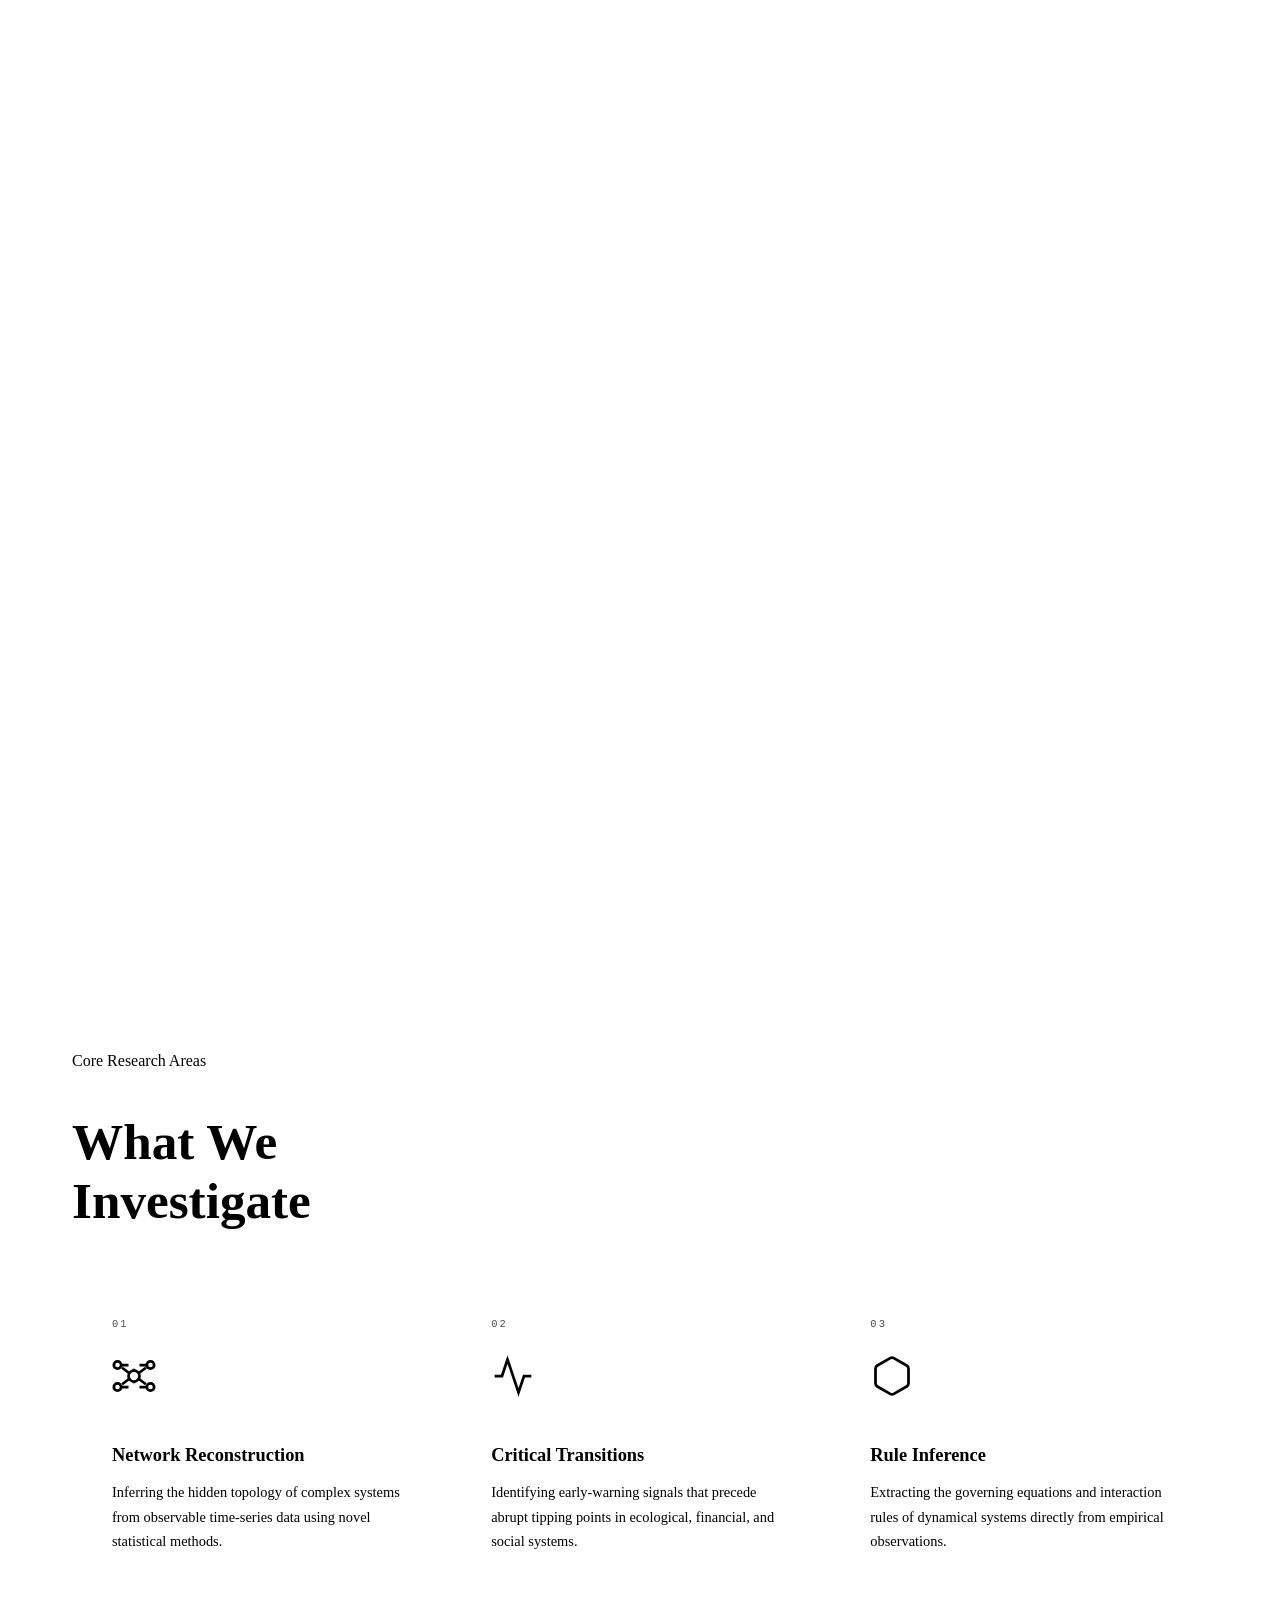
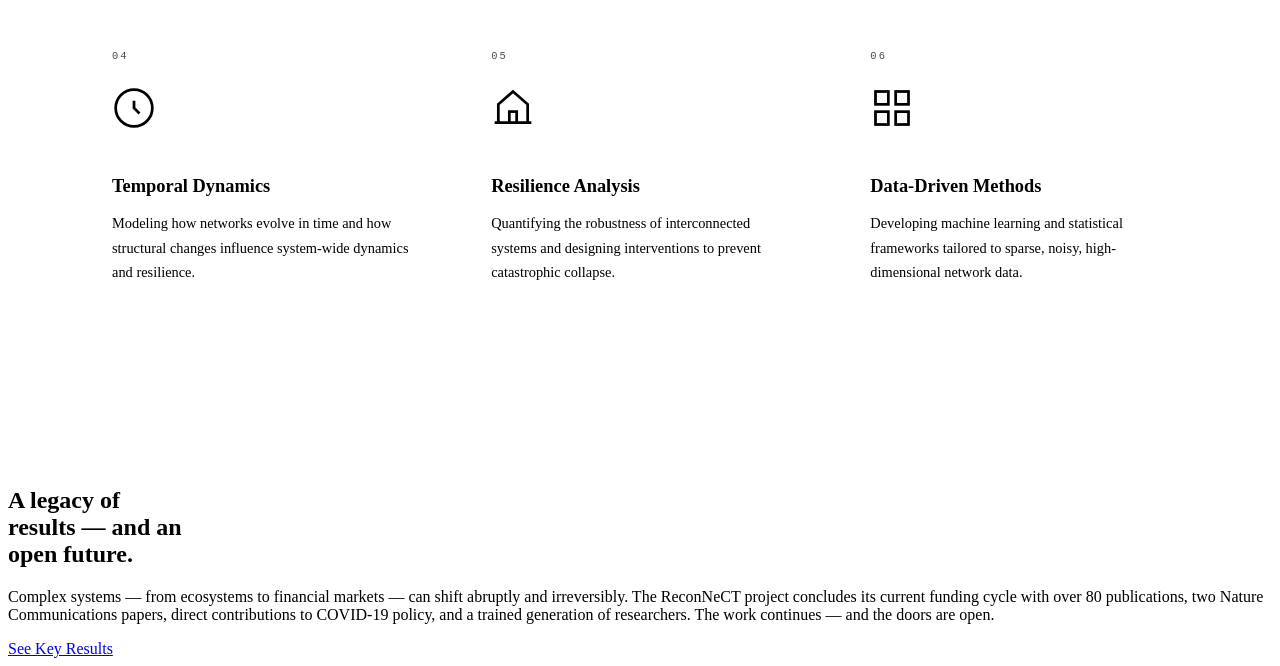
==== index.html @ 8b1539a2 "feat: add home page" ====
<!DOCTYPE html>
<html lang="en">
<head>
  <meta charset="UTF-8">
  <meta name="viewport" content="width=device-width, initial-scale=1.0">
  <title>ReconNeCT Project</title>
  <meta name="description" content="Uncovering the rules of complex systems from data and predicting sudden changes in their behavior.">
  <link rel="stylesheet" href="css/style.css">
  <style>
    /* ── HERO ── */
    #hero {
      position: relative; z-index: 10;
      min-height: 100vh;
      display: flex; flex-direction: column; justify-content: center;
      padding: 0 4rem;
      max-width: 1400px; margin: 0 auto;
    }

    .hero-tag {
      font-family: 'Space Mono', monospace;
      font-size: 0.7rem; letter-spacing: 0.25em; text-transform: uppercase;
      color: var(--accent); margin-bottom: 1.5rem;
      opacity: 0; animation: fadeUp 0.8s 0.3s forwards;
      display: flex; align-items: center; gap: 0.8rem;
    }
    .hero-tag::before { content: ''; width: 2.5rem; height: 1px; background: var(--accent); }

    h1.hero-title {
      font-size: clamp(3.5rem, 8vw, 7rem);
      line-height: 0.95; margin-bottom: 2rem;
      opacity: 0; animation: fadeUp 0.9s 0.5s forwards;
    }
    h1.hero-title .line1 { display: block; color: var(--white); }
    h1.hero-title .line2 { display: block; color: transparent; -webkit-text-stroke: 1px rgba(91,110,245,0.6); }
    h1.hero-title .line3 { display: block; color: var(--accent2); }

    .hero-desc {
      max-width: 480px; font-size: 1.05rem; line-height: 1.7;
      color: var(--muted); margin-bottom: 3rem;
      opacity: 0; animation: fadeUp 0.9s 0.7s forwards;
    }

    .hero-actions {
      display: flex; align-items: center; gap: 1.5rem;
      opacity: 0; animation: fadeUp 0.9s 0.9s forwards;
    }

    /* ── STATS BAR ── */
    .stats-bar {
      position: absolute; bottom: 3rem; left: 4rem; right: 4rem;
      display: flex; gap: 4rem;
      border-top: 1px solid var(--border); padding-top: 2rem;
      opacity: 0; animation: fadeUp 0.9s 1.1s forwards;
    }
    .stat-num {
      font-size: 2rem; font-weight: 800; color: var(--white);
      letter-spacing: -0.02em; display: block;
    }
    .stat-num span { color: var(--accent); }
    .stat-label {
      font-family: 'Space Mono', monospace;
      font-size: 0.65rem; letter-spacing: 0.15em; text-transform: uppercase;
      color: var(--muted);
    }

    /* ── FEATURES SECTION ── */
    #features {
      position: relative; z-index: 10;
      padding: 8rem 4rem;
      max-width: 1400px; margin: 0 auto;
    }
    #features h2 {
      font-size: clamp(2rem, 4vw, 3.5rem);
      margin-bottom: 3rem;
    }

    .features-grid {
      display: grid; grid-template-columns: repeat(3, 1fr);
      gap: 1.5px; background: var(--border); border: 1px solid var(--border);
    }
    .feature-card {
      background: var(--deep); padding: 2.5rem;
      position: relative; overflow: hidden; transition: background 0.3s;
    }
    .feature-card::before {
      content: ''; position: absolute; top: 0; left: 0;
      width: 100%; height: 2px; background: var(--accent);
      transform: scaleX(0); transform-origin: left; transition: transform 0.4s;
    }
    .feature-card:hover { background: #0d1228; }
    .feature-card:hover::before { transform: scaleX(1); }

    .feature-num {
      font-family: 'Space Mono', monospace;
      font-size: 0.65rem; color: var(--accent); letter-spacing: 0.2em;
      margin-bottom: 1.5rem; opacity: 0.7;
    }
    .feature-icon { width: 44px; height: 44px; margin-bottom: 1.5rem; color: var(--accent2); }
    .feature-card h3 { font-size: 1.15rem; margin-bottom: 0.8rem; color: var(--white); }
    .feature-card p  { font-size: 0.9rem; line-height: 1.7; color: var(--muted); }

    /* ── RESPONSIVE ── */
    @media (max-width: 900px) {
      #hero { padding: 0 1.5rem; }
      .stats-bar { position: static; flex-wrap: wrap; gap: 2rem; margin: 2rem 1.5rem 0; padding: 1.5rem 0; animation: none; opacity: 1; }
      #features { padding: 4rem 1.5rem; }
      .features-grid { grid-template-columns: 1fr; }
    }
  </style>
</head>
<body>
<div class="page-wrap">

  <!-- HERO -->
  <div id="hero">
    <p class="hero-tag">Complex Systems · Network Science · Prediction</p>
    <h1 class="hero-title">
      <span class="line1">Uncover</span>
      <span class="line2">the Rules of</span>
      <span class="line3">Complex Systems</span>
    </h1>
    <p class="hero-desc">
      Join us in discovering the hidden structure of complex systems from data — and learning to predict the sudden, dramatic shifts in their behavior before they happen.
    </p>
    <div class="hero-actions">
      <a href="results.html" class="btn btn-primary">Key Results</a>
      <a href="publications.html" class="btn-ghost">Explore Research</a>
    </div>

    <div class="stats-bar">
      <div><span class="stat-num">24<span>+</span></span><span class="stat-label">Researchers</span></div>
      <div><span class="stat-num">80<span>+</span></span><span class="stat-label">Publications</span></div>
      <div><span class="stat-num">8<span>+</span></span><span class="stat-label">Partner Institutions</span></div>
      <div><span class="stat-num">5M<span>+</span></span><span class="stat-label">Data Points Analyzed</span></div>
    </div>
  </div>

  <!-- FEATURES -->
  <section id="features">
    <p class="section-tag reveal">Core Research Areas</p>
    <h2 class="reveal">What We<br>Investigate</h2>
    <div class="features-grid">

      <div class="feature-card reveal">
        <div class="feature-num">01</div>
        <svg class="feature-icon" viewBox="0 0 24 24" fill="none" stroke="currentColor" stroke-width="1.5">
          <circle cx="12" cy="12" r="3"/><circle cx="3" cy="6" r="2"/><circle cx="21" cy="6" r="2"/>
          <circle cx="3" cy="18" r="2"/><circle cx="21" cy="18" r="2"/>
          <path d="M5 6h4M15 6h4M5 18h4M15 18h4M12 9v-1M12 15v1M9.5 10.5L5.5 7.5M14.5 10.5L18.5 7.5M9.5 13.5L5.5 16.5M14.5 13.5L18.5 16.5"/>
        </svg>
        <h3>Network Reconstruction</h3>
        <p>Inferring the hidden topology of complex systems from observable time-series data using novel statistical methods.</p>
      </div>

      <div class="feature-card reveal">
        <div class="feature-num">02</div>
        <svg class="feature-icon" viewBox="0 0 24 24" fill="none" stroke="currentColor" stroke-width="1.5">
          <polyline points="22 12 18 12 15 21 9 3 6 12 2 12"/>
        </svg>
        <h3>Critical Transitions</h3>
        <p>Identifying early-warning signals that precede abrupt tipping points in ecological, financial, and social systems.</p>
      </div>

      <div class="feature-card reveal">
        <div class="feature-num">03</div>
        <svg class="feature-icon" viewBox="0 0 24 24" fill="none" stroke="currentColor" stroke-width="1.5">
          <path d="M21 16V8a2 2 0 0 0-1-1.73l-7-4a2 2 0 0 0-2 0l-7 4A2 2 0 0 0 3 8v8a2 2 0 0 0 1 1.73l7 4a2 2 0 0 0 2 0l7-4A2 2 0 0 0 21 16z"/>
        </svg>
        <h3>Rule Inference</h3>
        <p>Extracting the governing equations and interaction rules of dynamical systems directly from empirical observations.</p>
      </div>

      <div class="feature-card reveal">
        <div class="feature-num">04</div>
        <svg class="feature-icon" viewBox="0 0 24 24" fill="none" stroke="currentColor" stroke-width="1.5">
          <circle cx="12" cy="12" r="10"/><path d="M12 8v4l3 3"/>
        </svg>
        <h3>Temporal Dynamics</h3>
        <p>Modeling how networks evolve in time and how structural changes influence system-wide dynamics and resilience.</p>
      </div>

      <div class="feature-card reveal">
        <div class="feature-num">05</div>
        <svg class="feature-icon" viewBox="0 0 24 24" fill="none" stroke="currentColor" stroke-width="1.5">
          <path d="M2 20h20M4 20V10l8-7 8 7v10"/><path d="M10 20v-6h4v6"/>
        </svg>
        <h3>Resilience Analysis</h3>
        <p>Quantifying the robustness of interconnected systems and designing interventions to prevent catastrophic collapse.</p>
      </div>

      <div class="feature-card reveal">
        <div class="feature-num">06</div>
        <svg class="feature-icon" viewBox="0 0 24 24" fill="none" stroke="currentColor" stroke-width="1.5">
          <rect x="3" y="3" width="7" height="7"/><rect x="14" y="3" width="7" height="7"/>
          <rect x="3" y="14" width="7" height="7"/><rect x="14" y="14" width="7" height="7"/>
        </svg>
        <h3>Data-Driven Methods</h3>
        <p>Developing machine learning and statistical frameworks tailored to sparse, noisy, high-dimensional network data.</p>
      </div>

    </div>
  </section>

  <!-- HIGHLIGHT BAND -->
  <div class="highlight-band">
    <div class="highlight-inner">
      <h2>A legacy of<br>results — and an<br>open future.</h2>
      <div class="reveal">
        <p>Complex systems — from ecosystems to financial markets — can shift abruptly and irreversibly. The ReconNeCT project concludes its current funding cycle with over 80 publications, two Nature Communications papers, direct contributions to COVID-19 policy, and a trained generation of researchers. The work continues — and the doors are open.</p>
        <a href="results.html" class="btn-light">See Key Results</a>
      </div>
    </div>
  </div>

</div><!-- .page-wrap -->
<script src="js/main.js"></script>
</body>
</html>
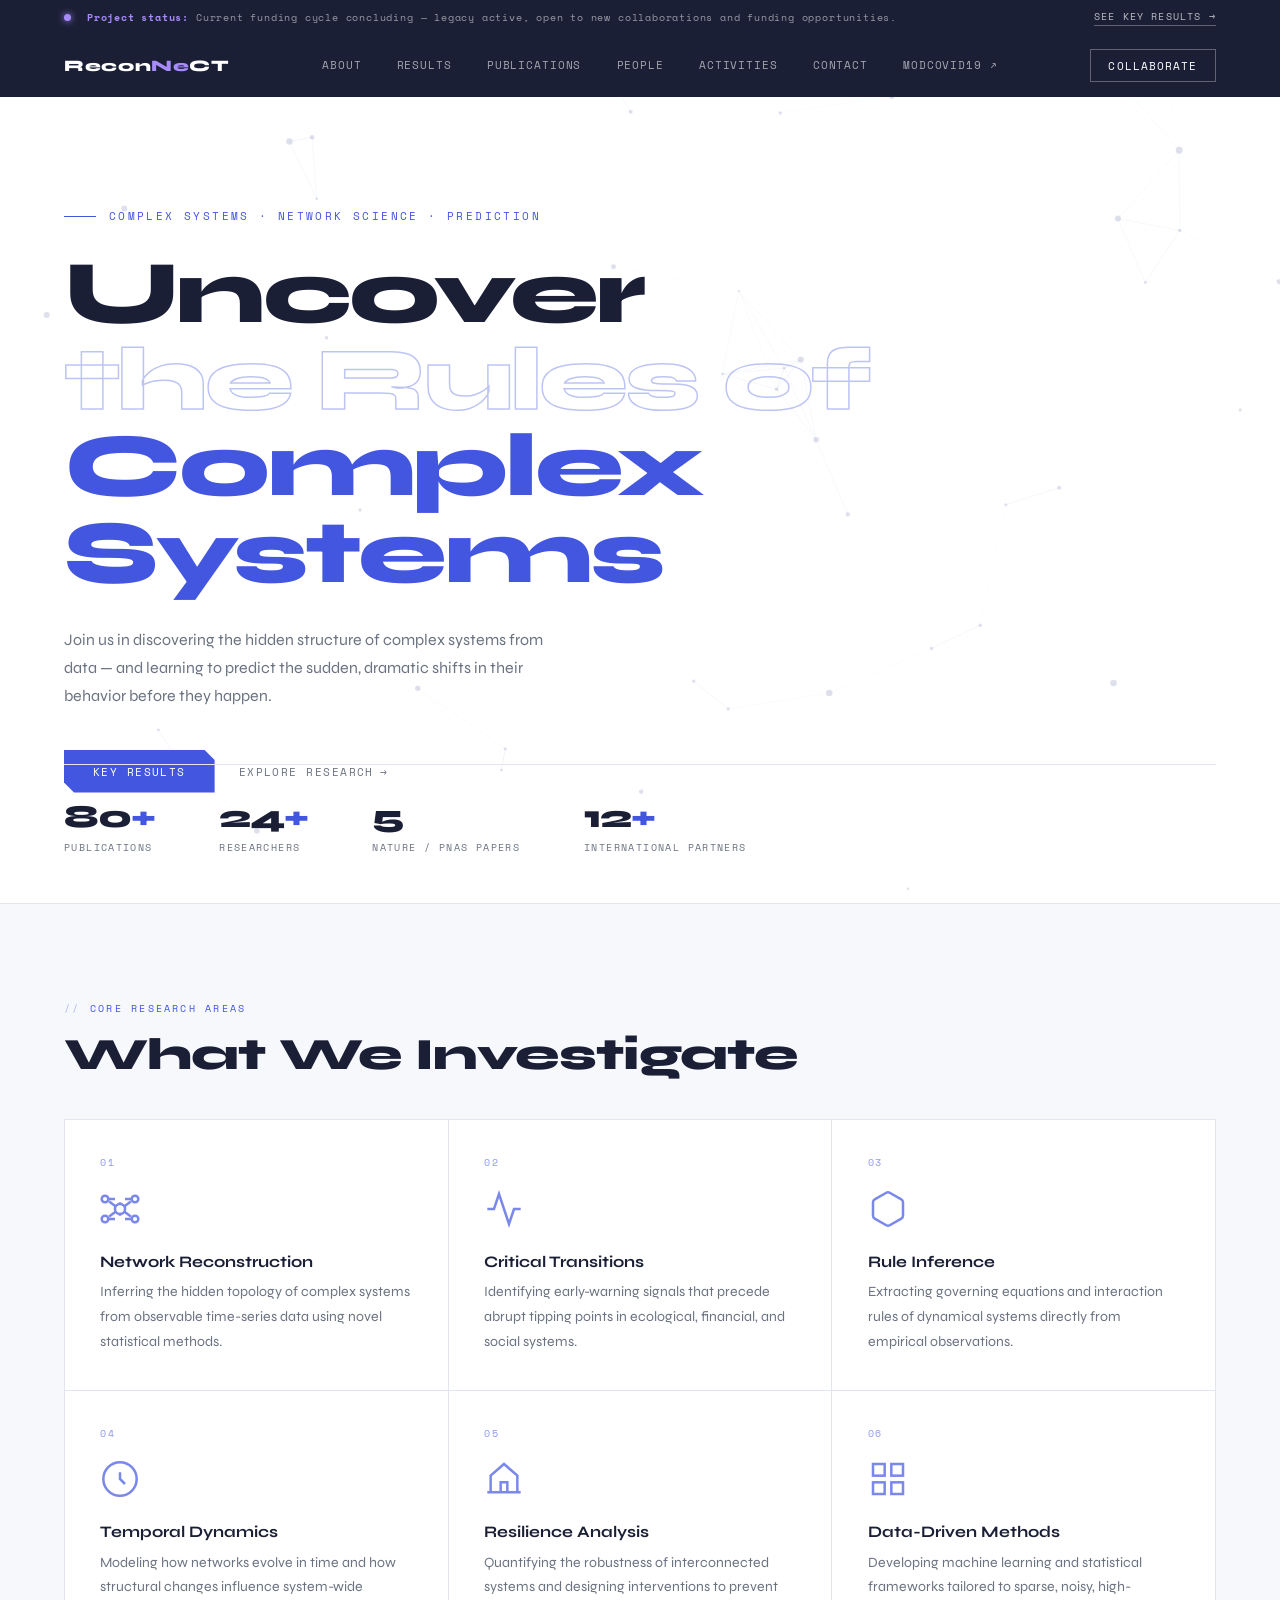
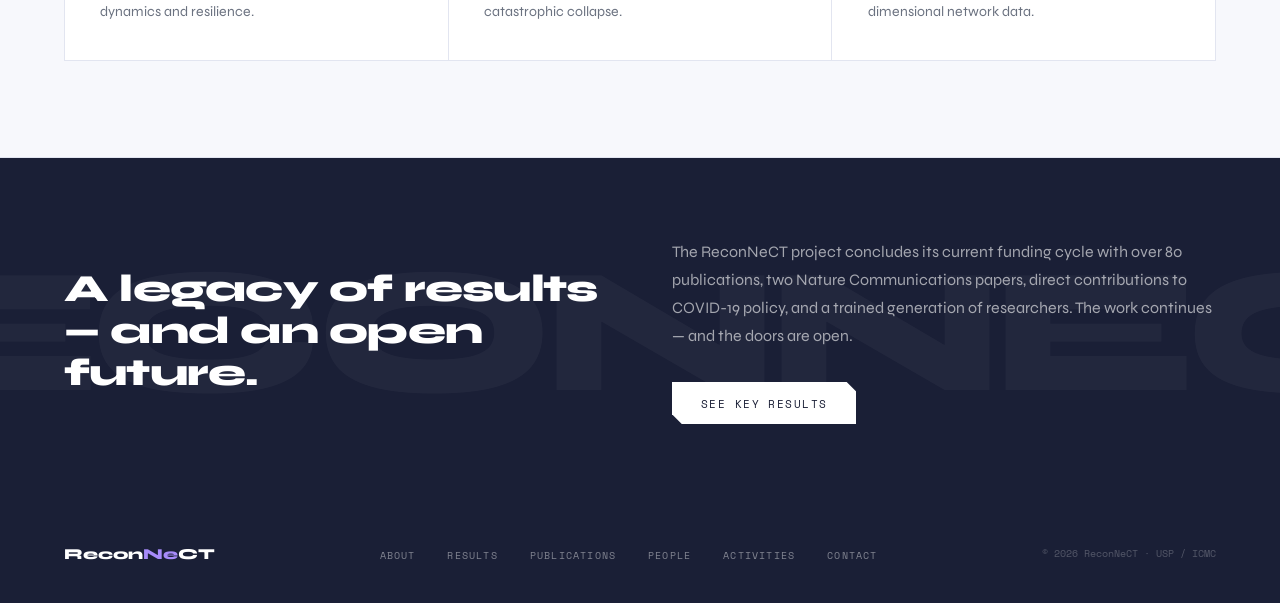
==== commit 25abc973: "style: update for theme light" ====
--- a/index.html
+++ b/index.html
@@ -10,33 +10,36 @@
     /* ── HERO ── */
     #hero {
       position: relative; z-index: 10;
-      min-height: 100vh;
+      min-height: calc(100vh - 94px);
       display: flex; flex-direction: column; justify-content: center;
       padding: 0 4rem;
-      max-width: 1400px; margin: 0 auto;
+      max-width: 1300px; margin: 0 auto;
     }
 
     .hero-tag {
       font-family: 'Space Mono', monospace;
-      font-size: 0.7rem; letter-spacing: 0.25em; text-transform: uppercase;
+      font-size: 0.68rem; letter-spacing: 0.22em; text-transform: uppercase;
       color: var(--accent); margin-bottom: 1.5rem;
       opacity: 0; animation: fadeUp 0.8s 0.3s forwards;
       display: flex; align-items: center; gap: 0.8rem;
     }
-    .hero-tag::before { content: ''; width: 2.5rem; height: 1px; background: var(--accent); }
+    .hero-tag::before { content: ''; width: 2rem; height: 1px; background: var(--accent); }
 
     h1.hero-title {
-      font-size: clamp(3.5rem, 8vw, 7rem);
-      line-height: 0.95; margin-bottom: 2rem;
+      font-size: clamp(3rem, 7vw, 6.5rem);
+      line-height: 0.97; margin-bottom: 1.8rem;
       opacity: 0; animation: fadeUp 0.9s 0.5s forwards;
-    }
-    h1.hero-title .line1 { display: block; color: var(--white); }
-    h1.hero-title .line2 { display: block; color: transparent; -webkit-text-stroke: 1px rgba(91,110,245,0.6); }
-    h1.hero-title .line3 { display: block; color: var(--accent2); }
+      color: var(--text);
+    }
+    h1.hero-title .line2 {
+      color: transparent;
+      -webkit-text-stroke: 1.5px rgba(67,86,224,0.35);
+    }
+    h1.hero-title .line3 { color: var(--accent); }
 
     .hero-desc {
-      max-width: 480px; font-size: 1.05rem; line-height: 1.7;
-      color: var(--muted); margin-bottom: 3rem;
+      max-width: 500px; font-size: 1rem; line-height: 1.75;
+      color: var(--muted); margin-bottom: 2.5rem;
       opacity: 0; animation: fadeUp 0.9s 0.7s forwards;
     }
 
@@ -53,56 +56,55 @@
       opacity: 0; animation: fadeUp 0.9s 1.1s forwards;
     }
     .stat-num {
-      font-size: 2rem; font-weight: 800; color: var(--white);
-      letter-spacing: -0.02em; display: block;
-    }
-    .stat-num span { color: var(--accent); }
+      font-size: 2rem; font-weight: 800; color: var(--text);
+      letter-spacing: -0.03em; display: block;
+    }
+    .stat-num em { color: var(--accent); font-style: normal; }
     .stat-label {
       font-family: 'Space Mono', monospace;
-      font-size: 0.65rem; letter-spacing: 0.15em; text-transform: uppercase;
+      font-size: 0.62rem; letter-spacing: 0.14em; text-transform: uppercase;
       color: var(--muted);
     }
 
-    /* ── FEATURES SECTION ── */
+    /* ── FEATURES ── */
     #features {
       position: relative; z-index: 10;
-      padding: 8rem 4rem;
-      max-width: 1400px; margin: 0 auto;
-    }
-    #features h2 {
-      font-size: clamp(2rem, 4vw, 3.5rem);
-      margin-bottom: 3rem;
-    }
+      background: var(--bg2);
+      border-top: 1px solid var(--border);
+      border-bottom: 1px solid var(--border);
+      padding: 6rem 4rem;
+    }
+    #features .inner { max-width: 1300px; margin: 0 auto; }
+    #features h2 { font-size: clamp(1.8rem, 3.5vw, 3rem); margin-bottom: 2.5rem; }
 
     .features-grid {
       display: grid; grid-template-columns: repeat(3, 1fr);
-      gap: 1.5px; background: var(--border); border: 1px solid var(--border);
+      gap: 1px; background: var(--border); border: 1px solid var(--border);
     }
     .feature-card {
-      background: var(--deep); padding: 2.5rem;
-      position: relative; overflow: hidden; transition: background 0.3s;
+      background: #fff; padding: 2.2rem;
+      position: relative; overflow: hidden; transition: box-shadow 0.25s;
     }
     .feature-card::before {
       content: ''; position: absolute; top: 0; left: 0;
       width: 100%; height: 2px; background: var(--accent);
-      transform: scaleX(0); transform-origin: left; transition: transform 0.4s;
-    }
-    .feature-card:hover { background: #0d1228; }
+      transform: scaleX(0); transform-origin: left; transition: transform 0.35s;
+    }
+    .feature-card:hover { box-shadow: 0 4px 20px rgba(67,86,224,0.07); }
     .feature-card:hover::before { transform: scaleX(1); }
 
     .feature-num {
       font-family: 'Space Mono', monospace;
-      font-size: 0.65rem; color: var(--accent); letter-spacing: 0.2em;
-      margin-bottom: 1.5rem; opacity: 0.7;
-    }
-    .feature-icon { width: 44px; height: 44px; margin-bottom: 1.5rem; color: var(--accent2); }
-    .feature-card h3 { font-size: 1.15rem; margin-bottom: 0.8rem; color: var(--white); }
-    .feature-card p  { font-size: 0.9rem; line-height: 1.7; color: var(--muted); }
-
-    /* ── RESPONSIVE ── */
+      font-size: 0.6rem; color: var(--accent); letter-spacing: 0.2em;
+      margin-bottom: 1.2rem; opacity: 0.6;
+    }
+    .feature-icon { width: 40px; height: 40px; margin-bottom: 1.2rem; color: var(--accent); opacity: 0.7; }
+    .feature-card h3 { font-size: 1rem; margin-bottom: 0.6rem; }
+    .feature-card p  { font-size: 0.88rem; }
+
     @media (max-width: 900px) {
-      #hero { padding: 0 1.5rem; }
-      .stats-bar { position: static; flex-wrap: wrap; gap: 2rem; margin: 2rem 1.5rem 0; padding: 1.5rem 0; animation: none; opacity: 1; }
+      #hero { padding: 4rem 1.5rem 2rem; min-height: auto; }
+      .stats-bar { position: static; flex-wrap: wrap; gap: 2rem; margin-top: 3rem; animation: none; opacity: 1; }
       #features { padding: 4rem 1.5rem; }
       .features-grid { grid-template-columns: 1fr; }
     }
@@ -115,9 +117,9 @@
   <div id="hero">
     <p class="hero-tag">Complex Systems · Network Science · Prediction</p>
     <h1 class="hero-title">
-      <span class="line1">Uncover</span>
-      <span class="line2">the Rules of</span>
-      <span class="line3">Complex Systems</span>
+      <span class="line1" style="display:block">Uncover</span>
+      <span class="line2" style="display:block">the Rules of</span>
+      <span class="line3" style="display:block">Complex Systems</span>
     </h1>
     <p class="hero-desc">
       Join us in discovering the hidden structure of complex systems from data — and learning to predict the sudden, dramatic shifts in their behavior before they happen.
@@ -128,91 +130,93 @@
     </div>
 
     <div class="stats-bar">
-      <div><span class="stat-num">24<span>+</span></span><span class="stat-label">Researchers</span></div>
-      <div><span class="stat-num">80<span>+</span></span><span class="stat-label">Publications</span></div>
-      <div><span class="stat-num">8<span>+</span></span><span class="stat-label">Partner Institutions</span></div>
-      <div><span class="stat-num">5M<span>+</span></span><span class="stat-label">Data Points Analyzed</span></div>
+      <div><span class="stat-num">80<em>+</em></span><span class="stat-label">Publications</span></div>
+      <div><span class="stat-num">24<em>+</em></span><span class="stat-label">Researchers</span></div>
+      <div><span class="stat-num">5</span><span class="stat-label">Nature / PNAS papers</span></div>
+      <div><span class="stat-num">12<em>+</em></span><span class="stat-label">International Partners</span></div>
     </div>
   </div>
 
   <!-- FEATURES -->
-  <section id="features">
-    <p class="section-tag reveal">Core Research Areas</p>
-    <h2 class="reveal">What We<br>Investigate</h2>
-    <div class="features-grid">
-
-      <div class="feature-card reveal">
-        <div class="feature-num">01</div>
-        <svg class="feature-icon" viewBox="0 0 24 24" fill="none" stroke="currentColor" stroke-width="1.5">
-          <circle cx="12" cy="12" r="3"/><circle cx="3" cy="6" r="2"/><circle cx="21" cy="6" r="2"/>
-          <circle cx="3" cy="18" r="2"/><circle cx="21" cy="18" r="2"/>
-          <path d="M5 6h4M15 6h4M5 18h4M15 18h4M12 9v-1M12 15v1M9.5 10.5L5.5 7.5M14.5 10.5L18.5 7.5M9.5 13.5L5.5 16.5M14.5 13.5L18.5 16.5"/>
-        </svg>
-        <h3>Network Reconstruction</h3>
-        <p>Inferring the hidden topology of complex systems from observable time-series data using novel statistical methods.</p>
+  <div id="features">
+    <div class="inner">
+      <p class="section-tag reveal">Core Research Areas</p>
+      <h2 class="reveal">What We Investigate</h2>
+      <div class="features-grid">
+
+        <div class="feature-card reveal">
+          <div class="feature-num">01</div>
+          <svg class="feature-icon" viewBox="0 0 24 24" fill="none" stroke="currentColor" stroke-width="1.5">
+            <circle cx="12" cy="12" r="3"/><circle cx="3" cy="6" r="2"/><circle cx="21" cy="6" r="2"/>
+            <circle cx="3" cy="18" r="2"/><circle cx="21" cy="18" r="2"/>
+            <path d="M5 6h4M15 6h4M5 18h4M15 18h4M12 9v-1M12 15v1M9.5 10.5L5.5 7.5M14.5 10.5L18.5 7.5M9.5 13.5L5.5 16.5M14.5 13.5L18.5 16.5"/>
+          </svg>
+          <h3>Network Reconstruction</h3>
+          <p>Inferring the hidden topology of complex systems from observable time-series data using novel statistical methods.</p>
+        </div>
+
+        <div class="feature-card reveal">
+          <div class="feature-num">02</div>
+          <svg class="feature-icon" viewBox="0 0 24 24" fill="none" stroke="currentColor" stroke-width="1.5">
+            <polyline points="22 12 18 12 15 21 9 3 6 12 2 12"/>
+          </svg>
+          <h3>Critical Transitions</h3>
+          <p>Identifying early-warning signals that precede abrupt tipping points in ecological, financial, and social systems.</p>
+        </div>
+
+        <div class="feature-card reveal">
+          <div class="feature-num">03</div>
+          <svg class="feature-icon" viewBox="0 0 24 24" fill="none" stroke="currentColor" stroke-width="1.5">
+            <path d="M21 16V8a2 2 0 0 0-1-1.73l-7-4a2 2 0 0 0-2 0l-7 4A2 2 0 0 0 3 8v8a2 2 0 0 0 1 1.73l7 4a2 2 0 0 0 2 0l7-4A2 2 0 0 0 21 16z"/>
+          </svg>
+          <h3>Rule Inference</h3>
+          <p>Extracting governing equations and interaction rules of dynamical systems directly from empirical observations.</p>
+        </div>
+
+        <div class="feature-card reveal">
+          <div class="feature-num">04</div>
+          <svg class="feature-icon" viewBox="0 0 24 24" fill="none" stroke="currentColor" stroke-width="1.5">
+            <circle cx="12" cy="12" r="10"/><path d="M12 8v4l3 3"/>
+          </svg>
+          <h3>Temporal Dynamics</h3>
+          <p>Modeling how networks evolve in time and how structural changes influence system-wide dynamics and resilience.</p>
+        </div>
+
+        <div class="feature-card reveal">
+          <div class="feature-num">05</div>
+          <svg class="feature-icon" viewBox="0 0 24 24" fill="none" stroke="currentColor" stroke-width="1.5">
+            <path d="M2 20h20M4 20V10l8-7 8 7v10"/><path d="M10 20v-6h4v6"/>
+          </svg>
+          <h3>Resilience Analysis</h3>
+          <p>Quantifying the robustness of interconnected systems and designing interventions to prevent catastrophic collapse.</p>
+        </div>
+
+        <div class="feature-card reveal">
+          <div class="feature-num">06</div>
+          <svg class="feature-icon" viewBox="0 0 24 24" fill="none" stroke="currentColor" stroke-width="1.5">
+            <rect x="3" y="3" width="7" height="7"/><rect x="14" y="3" width="7" height="7"/>
+            <rect x="3" y="14" width="7" height="7"/><rect x="14" y="14" width="7" height="7"/>
+          </svg>
+          <h3>Data-Driven Methods</h3>
+          <p>Developing machine learning and statistical frameworks tailored to sparse, noisy, high-dimensional network data.</p>
+        </div>
+
       </div>
-
-      <div class="feature-card reveal">
-        <div class="feature-num">02</div>
-        <svg class="feature-icon" viewBox="0 0 24 24" fill="none" stroke="currentColor" stroke-width="1.5">
-          <polyline points="22 12 18 12 15 21 9 3 6 12 2 12"/>
-        </svg>
-        <h3>Critical Transitions</h3>
-        <p>Identifying early-warning signals that precede abrupt tipping points in ecological, financial, and social systems.</p>
-      </div>
-
-      <div class="feature-card reveal">
-        <div class="feature-num">03</div>
-        <svg class="feature-icon" viewBox="0 0 24 24" fill="none" stroke="currentColor" stroke-width="1.5">
-          <path d="M21 16V8a2 2 0 0 0-1-1.73l-7-4a2 2 0 0 0-2 0l-7 4A2 2 0 0 0 3 8v8a2 2 0 0 0 1 1.73l7 4a2 2 0 0 0 2 0l7-4A2 2 0 0 0 21 16z"/>
-        </svg>
-        <h3>Rule Inference</h3>
-        <p>Extracting the governing equations and interaction rules of dynamical systems directly from empirical observations.</p>
-      </div>
-
-      <div class="feature-card reveal">
-        <div class="feature-num">04</div>
-        <svg class="feature-icon" viewBox="0 0 24 24" fill="none" stroke="currentColor" stroke-width="1.5">
-          <circle cx="12" cy="12" r="10"/><path d="M12 8v4l3 3"/>
-        </svg>
-        <h3>Temporal Dynamics</h3>
-        <p>Modeling how networks evolve in time and how structural changes influence system-wide dynamics and resilience.</p>
-      </div>
-
-      <div class="feature-card reveal">
-        <div class="feature-num">05</div>
-        <svg class="feature-icon" viewBox="0 0 24 24" fill="none" stroke="currentColor" stroke-width="1.5">
-          <path d="M2 20h20M4 20V10l8-7 8 7v10"/><path d="M10 20v-6h4v6"/>
-        </svg>
-        <h3>Resilience Analysis</h3>
-        <p>Quantifying the robustness of interconnected systems and designing interventions to prevent catastrophic collapse.</p>
-      </div>
-
-      <div class="feature-card reveal">
-        <div class="feature-num">06</div>
-        <svg class="feature-icon" viewBox="0 0 24 24" fill="none" stroke="currentColor" stroke-width="1.5">
-          <rect x="3" y="3" width="7" height="7"/><rect x="14" y="3" width="7" height="7"/>
-          <rect x="3" y="14" width="7" height="7"/><rect x="14" y="14" width="7" height="7"/>
-        </svg>
-        <h3>Data-Driven Methods</h3>
-        <p>Developing machine learning and statistical frameworks tailored to sparse, noisy, high-dimensional network data.</p>
-      </div>
-
-    </div>
-  </section>
+    </div>
+  </div>
 
   <!-- HIGHLIGHT BAND -->
   <div class="highlight-band">
     <div class="highlight-inner">
-      <h2>A legacy of<br>results — and an<br>open future.</h2>
+      <h2>A legacy of results — and an open future.</h2>
       <div class="reveal">
-        <p>Complex systems — from ecosystems to financial markets — can shift abruptly and irreversibly. The ReconNeCT project concludes its current funding cycle with over 80 publications, two Nature Communications papers, direct contributions to COVID-19 policy, and a trained generation of researchers. The work continues — and the doors are open.</p>
+        <p>The ReconNeCT project concludes its current funding cycle with over 80 publications, two Nature Communications papers, direct contributions to COVID-19 policy, and a trained generation of researchers. The work continues — and the doors are open.</p>
         <a href="results.html" class="btn-light">See Key Results</a>
       </div>
     </div>
   </div>
 
-</div><!-- .page-wrap -->
+</div>
 <script src="js/main.js"></script>
 </body>
-</html>
+</html>
--- a/css/style.css
+++ b/css/style.css
@@ -0,0 +1,261 @@
+/* ═══════════════════════════════════════════
+   ReconNeCT — Global Stylesheet (Light Theme)
+   ═══════════════════════════════════════════ */
+
+@import url('https://fonts.googleapis.com/css2?family=Syne:wght@400;700;800&family=Space+Mono:wght@400;700&display=swap');
+
+/* ─── TOKENS ─── */
+:root {
+  --bg:      #ffffff;
+  --bg2:     #f7f8fc;
+  --nav-bg:  #1a1f36;
+  --card:    #f0f2f9;
+  --accent:  #4356e0;
+  --accent2: #7c6af7;
+  --text:    #1a1f36;
+  --muted:   #6b7280;
+  --border:  #e2e5f0;
+  --border2: rgba(67,86,224,0.15);
+}
+
+*, *::before, *::after { box-sizing: border-box; margin: 0; padding: 0; }
+html { scroll-behavior: smooth; }
+
+body {
+  background: var(--bg);
+  color: var(--text);
+  font-family: 'Syne', sans-serif;
+  overflow-x: hidden;
+  min-height: 100vh;
+}
+
+/* animated canvas */
+#bg-canvas {
+  position: fixed; inset: 0;
+  z-index: 0; pointer-events: none;
+}
+
+a { color: inherit; text-decoration: none; }
+img { max-width: 100%; display: block; }
+
+/* ─── TYPOGRAPHY ─── */
+h1 { font-weight: 800; line-height: 1.0; letter-spacing: -0.03em; color: var(--text); }
+h2 { font-weight: 800; line-height: 1.1; letter-spacing: -0.02em; color: var(--text); }
+h3 { font-size: 1.1rem; font-weight: 700; color: var(--text); }
+p  { line-height: 1.75; color: var(--muted); }
+strong { color: var(--text); font-weight: 700; }
+
+/* ─── STATUS BANNER ─── */
+#status-banner {
+  position: relative; z-index: 999;
+  background: var(--nav-bg);
+  padding: 0.55rem 4rem;
+  display: flex; align-items: center; justify-content: space-between;
+  gap: 1rem; flex-wrap: wrap;
+}
+.status-dot {
+  width: 7px; height: 7px; border-radius: 50%;
+  background: #a78bfa; display: inline-block;
+  box-shadow: 0 0 7px #a78bfa; flex-shrink: 0;
+  animation: pulse 2.5s ease-in-out infinite;
+}
+@keyframes pulse {
+  0%, 100% { opacity: 1; }
+  50%       { opacity: 0.35; }
+}
+.status-text {
+  font-family: 'Space Mono', monospace; font-size: 0.63rem;
+  letter-spacing: 0.08em; color: rgba(255,255,255,0.55); flex: 1;
+}
+.status-text strong { color: #a78bfa; font-weight: 700; }
+.status-cta {
+  font-family: 'Space Mono', monospace; font-size: 0.62rem;
+  letter-spacing: 0.12em; text-transform: uppercase;
+  color: rgba(255,255,255,0.7);
+  border-bottom: 1px solid rgba(255,255,255,0.3);
+  padding-bottom: 1px; transition: color 0.2s, border-color 0.2s;
+  white-space: nowrap;
+}
+.status-cta:hover { color: #fff; border-color: #fff; }
+
+/* ─── NAV ─── */
+nav {
+  position: sticky; top: 0; left: 0; right: 0;
+  z-index: 1000;
+  display: flex; align-items: center; justify-content: space-between;
+  padding: 0 4rem;
+  height: 62px;
+  background: var(--nav-bg);
+  box-shadow: 0 1px 0 rgba(255,255,255,0.06);
+}
+
+.nav-logo {
+  font-size: 1rem; font-weight: 800; letter-spacing: 0.04em;
+  color: #fff;
+}
+.nav-logo span { color: #a78bfa; }
+
+.nav-links { display: flex; gap: 0; list-style: none; height: 100%; }
+.nav-links li { display: flex; }
+.nav-links a {
+  color: rgba(255,255,255,0.6);
+  font-family: 'Space Mono', monospace;
+  font-size: 0.68rem; letter-spacing: 0.08em; text-transform: uppercase;
+  padding: 0 1.1rem;
+  display: flex; align-items: center;
+  border-bottom: 2px solid transparent;
+  transition: color 0.2s, border-color 0.2s;
+}
+.nav-links a:hover { color: #fff; }
+.nav-links a.active { color: #fff; border-bottom-color: #a78bfa; }
+
+.nav-cta {
+  font-family: 'Space Mono', monospace;
+  font-size: 0.68rem; letter-spacing: 0.1em; text-transform: uppercase;
+  color: #fff; border: 1px solid rgba(255,255,255,0.3);
+  padding: 0.45rem 1.1rem;
+  transition: background 0.2s, border-color 0.2s;
+}
+.nav-cta:hover { background: rgba(255,255,255,0.08); border-color: rgba(255,255,255,0.6); }
+
+.nav-burger { display: none; flex-direction: column; gap: 5px; cursor: pointer; background: none; border: none; padding: 4px; }
+.nav-burger span { display: block; width: 22px; height: 2px; background: rgba(255,255,255,0.6); transition: 0.3s; }
+
+/* ─── PAGE WRAP ─── */
+.page-wrap { position: relative; z-index: 10; }
+
+/* ─── SECTION TAG ─── */
+.section-tag {
+  font-family: 'Space Mono', monospace;
+  font-size: 0.63rem; letter-spacing: 0.22em; text-transform: uppercase;
+  color: var(--accent); margin-bottom: 0.8rem;
+  display: flex; align-items: center; gap: 0.6rem;
+}
+.section-tag::before { content: '//'; opacity: 0.4; }
+
+/* ─── PAGE HERO (inner pages) ─── */
+.page-hero {
+  padding: 4rem 4rem 2.5rem;
+  border-bottom: 1px solid var(--border);
+  background: var(--bg);
+}
+.page-hero h1 { font-size: clamp(2.2rem, 5vw, 4rem); }
+
+/* ─── CONTENT AREA ─── */
+.content-area { padding: 3.5rem 4rem 6rem; max-width: 1300px; margin: 0 auto; }
+
+/* ─── DIVIDER ─── */
+hr.divider { border: none; border-top: 1px solid var(--border); margin: 2.5rem 0; }
+
+/* ─── BUTTONS ─── */
+.btn {
+  display: inline-block;
+  font-family: 'Space Mono', monospace;
+  font-size: 0.7rem; letter-spacing: 0.13em; text-transform: uppercase;
+  padding: 0.8rem 1.8rem;
+  transition: 0.2s;
+  clip-path: polygon(0 0, calc(100% - 10px) 0, 100% 10px, 100% 100%, 10px 100%, 0 calc(100% - 10px));
+}
+.btn-primary { color: #fff; background: var(--accent); }
+.btn-primary:hover { background: var(--accent2); }
+.btn-outline { color: var(--muted); border: 1px solid var(--border); background: transparent; }
+.btn-outline:hover { border-color: var(--accent); color: var(--accent); }
+
+.btn-ghost {
+  font-family: 'Space Mono', monospace;
+  font-size: 0.7rem; letter-spacing: 0.13em; text-transform: uppercase;
+  color: var(--muted); display: inline-flex; align-items: center; gap: 0.4rem;
+  transition: color 0.2s;
+}
+.btn-ghost:hover { color: var(--accent); }
+.btn-ghost::after { content: '→'; transition: transform 0.2s; }
+.btn-ghost:hover::after { transform: translateX(4px); }
+
+/* ─── CARD ─── */
+.card {
+  background: var(--bg); border: 1px solid var(--border);
+  padding: 2rem; position: relative; overflow: hidden; transition: border-color 0.25s, box-shadow 0.25s;
+}
+.card::before {
+  content: ''; position: absolute; top: 0; left: 0;
+  width: 100%; height: 2px; background: var(--accent);
+  transform: scaleX(0); transform-origin: left; transition: transform 0.35s;
+}
+.card:hover { border-color: var(--border2); box-shadow: 0 4px 20px rgba(67,86,224,0.06); }
+.card:hover::before { transform: scaleX(1); }
+
+/* ─── HIGHLIGHT BAND ─── */
+.highlight-band {
+  position: relative; z-index: 10;
+  background: var(--nav-bg); padding: 5rem 4rem; overflow: hidden;
+}
+.highlight-band::before {
+  content: 'RECONNECT'; position: absolute;
+  font-size: 14vw; font-weight: 800;
+  color: rgba(255,255,255,0.04);
+  top: 50%; left: 50%; transform: translate(-50%, -50%);
+  white-space: nowrap; letter-spacing: -0.05em; pointer-events: none;
+}
+.highlight-inner {
+  max-width: 1300px; margin: 0 auto;
+  display: grid; grid-template-columns: 1fr 1fr; gap: 4rem; align-items: center;
+}
+.highlight-band h2 { font-size: clamp(1.8rem, 3vw, 2.8rem); color: #fff; }
+.highlight-band p  { color: rgba(255,255,255,0.6); font-size: 1rem; line-height: 1.75; margin-bottom: 2rem; }
+.btn-light {
+  font-family: 'Space Mono', monospace;
+  font-size: 0.7rem; letter-spacing: 0.13em; text-transform: uppercase;
+  color: var(--nav-bg); background: #fff;
+  padding: 0.8rem 1.8rem; display: inline-block; transition: opacity 0.2s;
+  clip-path: polygon(0 0, calc(100% - 10px) 0, 100% 10px, 100% 100%, 10px 100%, 0 calc(100% - 10px));
+}
+.btn-light:hover { opacity: 0.85; }
+
+/* ─── FOOTER ─── */
+footer {
+  position: relative; z-index: 10;
+  background: var(--nav-bg);
+  padding: 2.5rem 4rem;
+  display: flex; justify-content: space-between; align-items: center; flex-wrap: wrap; gap: 1.5rem;
+}
+.footer-logo { font-size: 0.95rem; font-weight: 800; color: #fff; }
+.footer-logo span { color: #a78bfa; }
+.footer-links { display: flex; gap: 2rem; list-style: none; flex-wrap: wrap; }
+.footer-links a {
+  font-family: 'Space Mono', monospace;
+  font-size: 0.62rem; letter-spacing: 0.12em; text-transform: uppercase;
+  color: rgba(255,255,255,0.45); transition: color 0.2s;
+}
+.footer-links a:hover { color: #fff; }
+.footer-copy {
+  font-family: 'Space Mono', monospace;
+  font-size: 0.62rem; color: rgba(255,255,255,0.25);
+}
+
+/* ─── ANIMATIONS ─── */
+@keyframes fadeUp {
+  from { opacity: 0; transform: translateY(20px); }
+  to   { opacity: 1; transform: none; }
+}
+.reveal { opacity: 0; transform: translateY(24px); transition: opacity 0.7s, transform 0.7s; }
+.reveal.visible { opacity: 1; transform: none; }
+
+/* ─── RESPONSIVE ─── */
+@media (max-width: 900px) {
+  nav { padding: 0 1.5rem; }
+  #status-banner { padding: 0.55rem 1.5rem; }
+  .nav-links {
+    display: none; flex-direction: column; height: auto;
+    position: absolute; top: 100%; left: 0; right: 0;
+    background: var(--nav-bg); padding: 1rem 1.5rem;
+    border-top: 1px solid rgba(255,255,255,0.06); gap: 0;
+  }
+  .nav-links.open { display: flex; }
+  .nav-links a { padding: 0.7rem 0; border-bottom: 1px solid rgba(255,255,255,0.06); border-left: none; }
+  .nav-burger { display: flex; }
+  .nav-cta { display: none; }
+  .page-hero, .content-area { padding-left: 1.5rem; padding-right: 1.5rem; }
+  footer { padding: 2rem 1.5rem; flex-direction: column; align-items: flex-start; }
+  .highlight-band { padding: 3.5rem 1.5rem; }
+  .highlight-inner { grid-template-columns: 1fr; gap: 2rem; }
+}
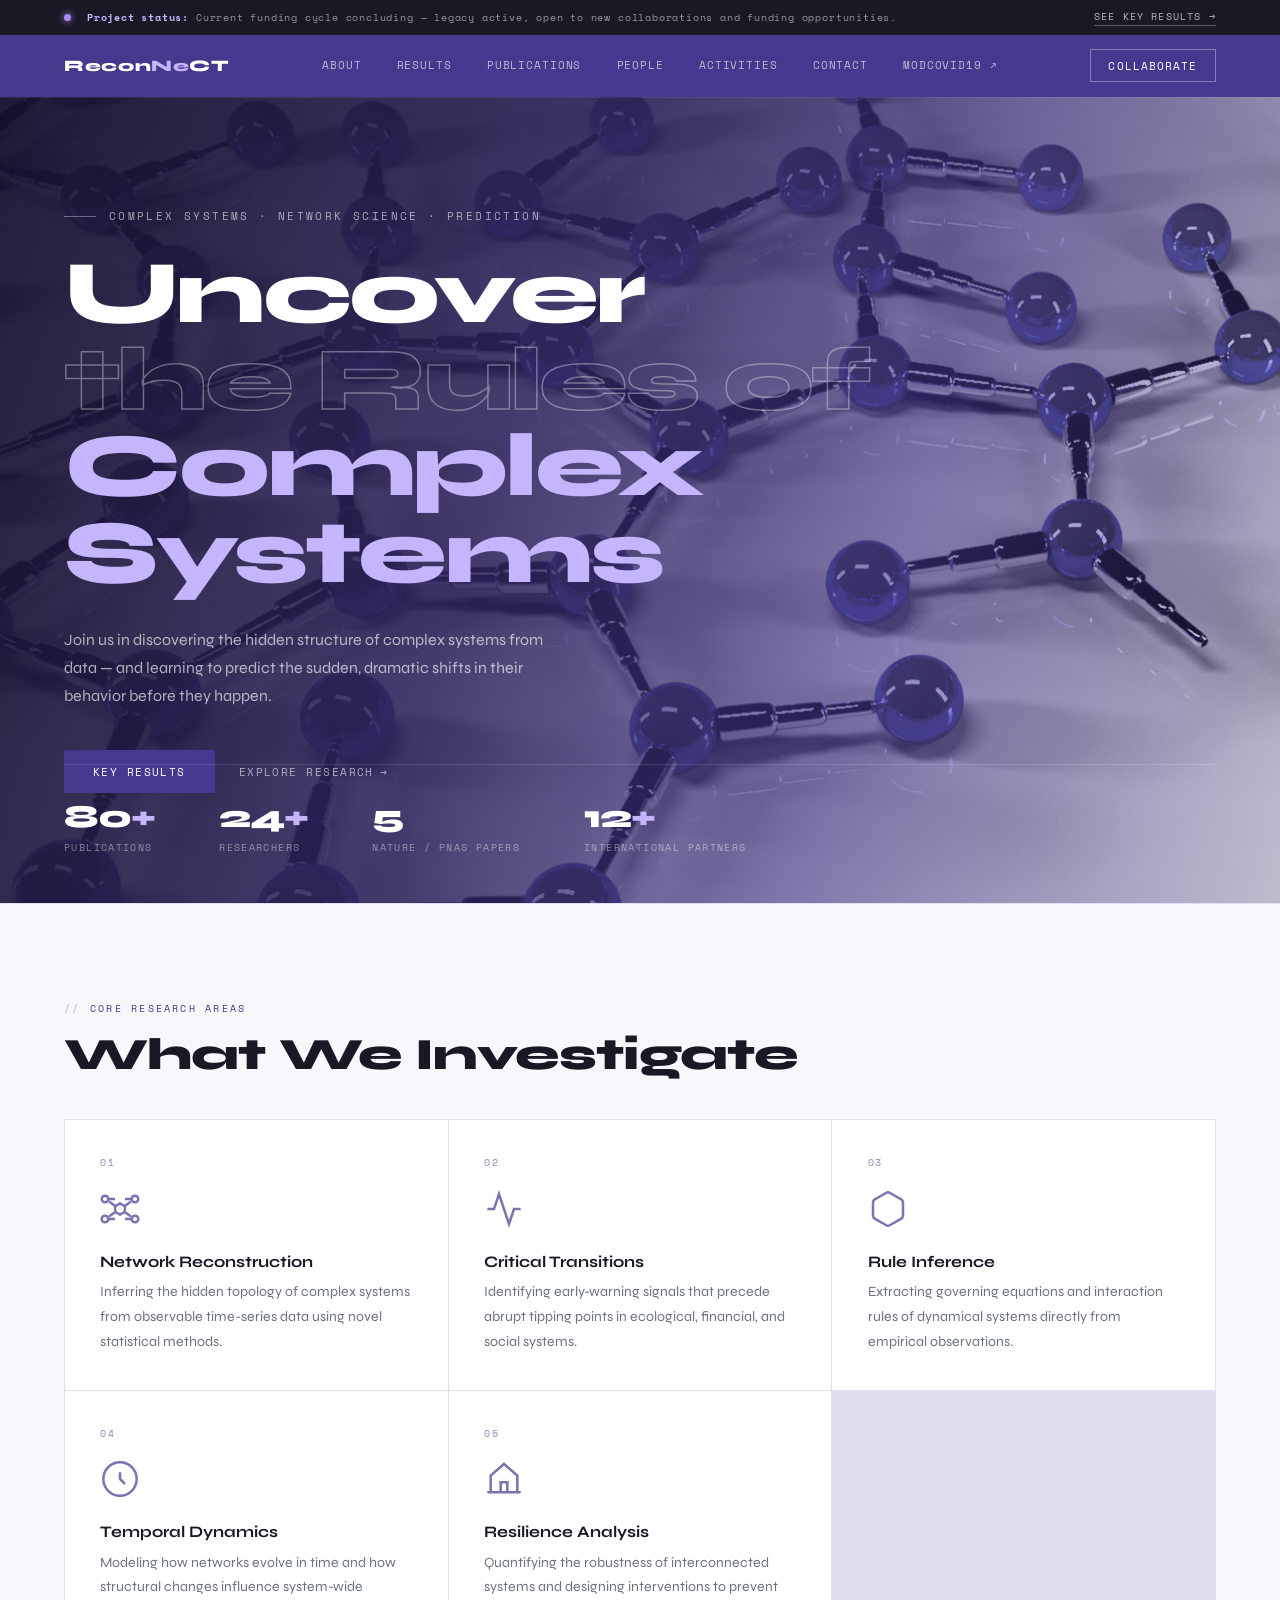
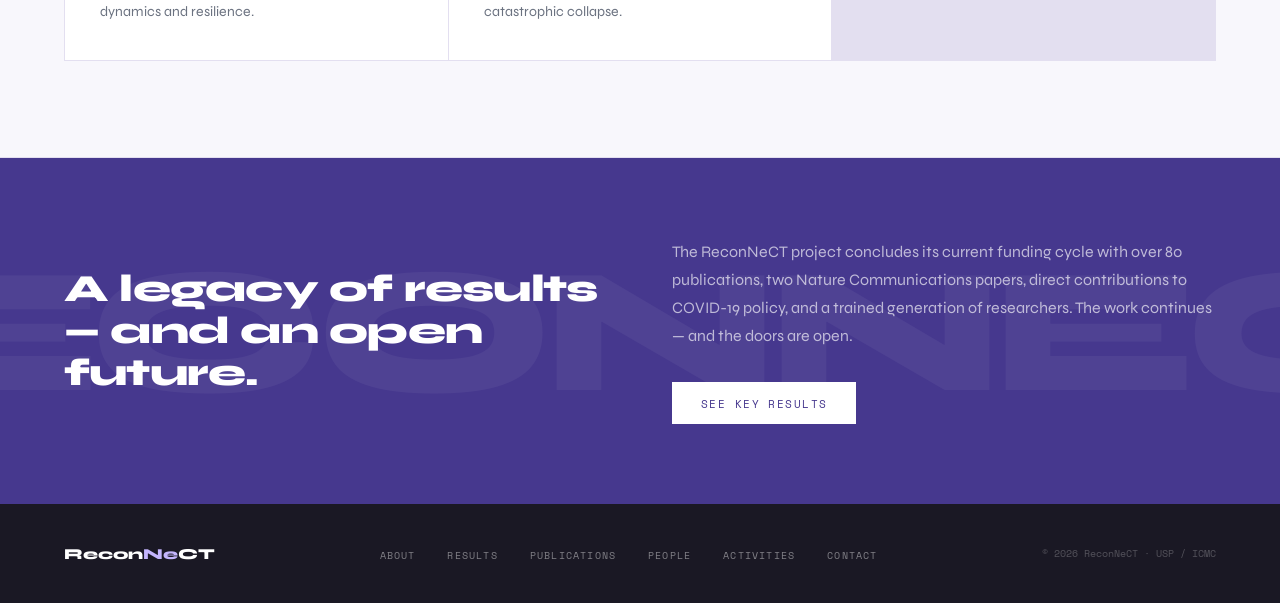
==== commit 3db0f678: "style: update color scheme and hover effects across multiple pages" ====
--- a/index.html
+++ b/index.html
@@ -7,9 +7,33 @@
   <meta name="description" content="Uncovering the rules of complex systems from data and predicting sudden changes in their behavior.">
   <link rel="stylesheet" href="css/style.css">
   <style>
-    /* ── HERO ── */
+    /* ── HERO SECTION ── */
+    #hero-section {
+      position: relative; z-index: 10;
+      overflow: hidden;
+      min-height: calc(100vh - 94px);
+    }
+
+    .hero-bg-img {
+      position: absolute; inset: 0;
+      width: 100%; height: 100%;
+      object-fit: cover;
+      object-position: left center;
+    }
+
+    .hero-overlay {
+      position: absolute; inset: 0;
+      background: linear-gradient(
+        108deg,
+        rgba(22,18,46,0.95) 0%,
+        rgba(46,36,92,0.88) 40%,
+        rgba(70,56,142,0.60) 68%,
+        rgba(70,56,142,0.20) 100%
+      );
+    }
+
     #hero {
-      position: relative; z-index: 10;
+      position: relative; z-index: 2;
       min-height: calc(100vh - 94px);
       display: flex; flex-direction: column; justify-content: center;
       padding: 0 4rem;
@@ -19,27 +43,27 @@
     .hero-tag {
       font-family: 'Space Mono', monospace;
       font-size: 0.68rem; letter-spacing: 0.22em; text-transform: uppercase;
-      color: var(--accent); margin-bottom: 1.5rem;
+      color: rgba(255,255,255,0.6); margin-bottom: 1.5rem;
       opacity: 0; animation: fadeUp 0.8s 0.3s forwards;
       display: flex; align-items: center; gap: 0.8rem;
     }
-    .hero-tag::before { content: ''; width: 2rem; height: 1px; background: var(--accent); }
+    .hero-tag::before { content: ''; width: 2rem; height: 1px; background: rgba(255,255,255,0.35); }
 
     h1.hero-title {
       font-size: clamp(3rem, 7vw, 6.5rem);
       line-height: 0.97; margin-bottom: 1.8rem;
       opacity: 0; animation: fadeUp 0.9s 0.5s forwards;
-      color: var(--text);
+      color: #fff;
     }
     h1.hero-title .line2 {
       color: transparent;
-      -webkit-text-stroke: 1.5px rgba(67,86,224,0.35);
-    }
-    h1.hero-title .line3 { color: var(--accent); }
+      -webkit-text-stroke: 1.5px rgba(255,255,255,0.35);
+    }
+    h1.hero-title .line3 { color: #c4b5fd; }
 
     .hero-desc {
       max-width: 500px; font-size: 1rem; line-height: 1.75;
-      color: var(--muted); margin-bottom: 2.5rem;
+      color: rgba(255,255,255,0.65); margin-bottom: 2.5rem;
       opacity: 0; animation: fadeUp 0.9s 0.7s forwards;
     }
 
@@ -47,23 +71,26 @@
       display: flex; align-items: center; gap: 1.5rem;
       opacity: 0; animation: fadeUp 0.9s 0.9s forwards;
     }
+    /* override ghost button color for dark hero */
+    #hero .btn-ghost { color: rgba(255,255,255,0.6); }
+    #hero .btn-ghost:hover { color: #fff; }
 
     /* ── STATS BAR ── */
     .stats-bar {
       position: absolute; bottom: 3rem; left: 4rem; right: 4rem;
       display: flex; gap: 4rem;
-      border-top: 1px solid var(--border); padding-top: 2rem;
+      border-top: 1px solid rgba(255,255,255,0.12); padding-top: 2rem;
       opacity: 0; animation: fadeUp 0.9s 1.1s forwards;
     }
     .stat-num {
-      font-size: 2rem; font-weight: 800; color: var(--text);
+      font-size: 2rem; font-weight: 800; color: #fff;
       letter-spacing: -0.03em; display: block;
     }
-    .stat-num em { color: var(--accent); font-style: normal; }
+    .stat-num em { color: #c4b5fd; font-style: normal; }
     .stat-label {
       font-family: 'Space Mono', monospace;
       font-size: 0.62rem; letter-spacing: 0.14em; text-transform: uppercase;
-      color: var(--muted);
+      color: rgba(255,255,255,0.45);
     }
 
     /* ── FEATURES ── */
@@ -90,7 +117,7 @@
       width: 100%; height: 2px; background: var(--accent);
       transform: scaleX(0); transform-origin: left; transition: transform 0.35s;
     }
-    .feature-card:hover { box-shadow: 0 4px 20px rgba(67,86,224,0.07); }
+    .feature-card:hover { box-shadow: 0 4px 20px rgba(70,56,142,0.07); }
     .feature-card:hover::before { transform: scaleX(1); }
 
     .feature-num {
@@ -114,26 +141,31 @@
 <div class="page-wrap">
 
   <!-- HERO -->
-  <div id="hero">
-    <p class="hero-tag">Complex Systems · Network Science · Prediction</p>
-    <h1 class="hero-title">
-      <span class="line1" style="display:block">Uncover</span>
-      <span class="line2" style="display:block">the Rules of</span>
-      <span class="line3" style="display:block">Complex Systems</span>
-    </h1>
-    <p class="hero-desc">
-      Join us in discovering the hidden structure of complex systems from data — and learning to predict the sudden, dramatic shifts in their behavior before they happen.
-    </p>
-    <div class="hero-actions">
-      <a href="results.html" class="btn btn-primary">Key Results</a>
-      <a href="publications.html" class="btn-ghost">Explore Research</a>
-    </div>
-
-    <div class="stats-bar">
-      <div><span class="stat-num">80<em>+</em></span><span class="stat-label">Publications</span></div>
-      <div><span class="stat-num">24<em>+</em></span><span class="stat-label">Researchers</span></div>
-      <div><span class="stat-num">5</span><span class="stat-label">Nature / PNAS papers</span></div>
-      <div><span class="stat-num">12<em>+</em></span><span class="stat-label">International Partners</span></div>
+  <div id="hero-section">
+    <img class="hero-bg-img" src="img/hero.jpg" alt="Network visualization" aria-hidden="true">
+    <div class="hero-overlay"></div>
+
+    <div id="hero">
+      <p class="hero-tag">Complex Systems · Network Science · Prediction</p>
+      <h1 class="hero-title">
+        <span class="line1" style="display:block">Uncover</span>
+        <span class="line2" style="display:block">the Rules of</span>
+        <span class="line3" style="display:block">Complex Systems</span>
+      </h1>
+      <p class="hero-desc">
+        Join us in discovering the hidden structure of complex systems from data — and learning to predict the sudden, dramatic shifts in their behavior before they happen.
+      </p>
+      <div class="hero-actions">
+        <a href="results.html" class="btn btn-primary">Key Results</a>
+        <a href="publications.html" class="btn-ghost">Explore Research</a>
+      </div>
+
+      <div class="stats-bar">
+        <div><span class="stat-num">80<em>+</em></span><span class="stat-label">Publications</span></div>
+        <div><span class="stat-num">24<em>+</em></span><span class="stat-label">Researchers</span></div>
+        <div><span class="stat-num">5</span><span class="stat-label">Nature / PNAS papers</span></div>
+        <div><span class="stat-num">12<em>+</em></span><span class="stat-label">International Partners</span></div>
+      </div>
     </div>
   </div>
 
@@ -219,4 +251,4 @@
 </div>
 <script src="js/main.js"></script>
 </body>
-</html>+</html>
--- a/css/style.css
+++ b/css/style.css
@@ -1,5 +1,5 @@
 /* ═══════════════════════════════════════════
-   ReconNeCT — Global Stylesheet (Light Theme)
+   ReconNeCT — Global Stylesheet
    ═══════════════════════════════════════════ */
 
 @import url('https://fonts.googleapis.com/css2?family=Syne:wght@400;700;800&family=Space+Mono:wght@400;700&display=swap');
@@ -7,15 +7,16 @@
 /* ─── TOKENS ─── */
 :root {
   --bg:      #ffffff;
-  --bg2:     #f7f8fc;
-  --nav-bg:  #1a1f36;
-  --card:    #f0f2f9;
-  --accent:  #4356e0;
+  --bg2:     #f8f7fc;
+  --nav-bg:  #46388e;
+  --card:    #f3f1f9;
+  --accent:  #46388e;
   --accent2: #7c6af7;
-  --text:    #1a1f36;
+  --text:    #1a1824;
   --muted:   #6b7280;
-  --border:  #e2e5f0;
-  --border2: rgba(67,86,224,0.15);
+  --white:   #ffffff;
+  --border:  #e3dff0;
+  --border2: rgba(70,56,142,0.18);
 }
 
 *, *::before, *::after { box-sizing: border-box; margin: 0; padding: 0; }
@@ -48,7 +49,7 @@
 /* ─── STATUS BANNER ─── */
 #status-banner {
   position: relative; z-index: 999;
-  background: var(--nav-bg);
+  background: var(--text);
   padding: 0.55rem 4rem;
   display: flex; align-items: center; justify-content: space-between;
   gap: 1rem; flex-wrap: wrap;
@@ -67,7 +68,7 @@
   font-family: 'Space Mono', monospace; font-size: 0.63rem;
   letter-spacing: 0.08em; color: rgba(255,255,255,0.55); flex: 1;
 }
-.status-text strong { color: #a78bfa; font-weight: 700; }
+.status-text strong { color: #c4b5fd; font-weight: 700; }
 .status-cta {
   font-family: 'Space Mono', monospace; font-size: 0.62rem;
   letter-spacing: 0.12em; text-transform: uppercase;
@@ -86,19 +87,19 @@
   padding: 0 4rem;
   height: 62px;
   background: var(--nav-bg);
-  box-shadow: 0 1px 0 rgba(255,255,255,0.06);
+  box-shadow: 0 1px 0 rgba(255,255,255,0.08);
 }
 
 .nav-logo {
   font-size: 1rem; font-weight: 800; letter-spacing: 0.04em;
   color: #fff;
 }
-.nav-logo span { color: #a78bfa; }
+.nav-logo span { color: #c4b5fd; }
 
 .nav-links { display: flex; gap: 0; list-style: none; height: 100%; }
 .nav-links li { display: flex; }
 .nav-links a {
-  color: rgba(255,255,255,0.6);
+  color: rgba(255,255,255,0.65);
   font-family: 'Space Mono', monospace;
   font-size: 0.68rem; letter-spacing: 0.08em; text-transform: uppercase;
   padding: 0 1.1rem;
@@ -107,16 +108,16 @@
   transition: color 0.2s, border-color 0.2s;
 }
 .nav-links a:hover { color: #fff; }
-.nav-links a.active { color: #fff; border-bottom-color: #a78bfa; }
+.nav-links a.active { color: #fff; border-bottom-color: #c4b5fd; }
 
 .nav-cta {
   font-family: 'Space Mono', monospace;
   font-size: 0.68rem; letter-spacing: 0.1em; text-transform: uppercase;
-  color: #fff; border: 1px solid rgba(255,255,255,0.3);
+  color: #fff; border: 1px solid rgba(255,255,255,0.35);
   padding: 0.45rem 1.1rem;
   transition: background 0.2s, border-color 0.2s;
 }
-.nav-cta:hover { background: rgba(255,255,255,0.08); border-color: rgba(255,255,255,0.6); }
+.nav-cta:hover { background: rgba(255,255,255,0.1); border-color: rgba(255,255,255,0.7); }
 
 .nav-burger { display: none; flex-direction: column; gap: 5px; cursor: pointer; background: none; border: none; padding: 4px; }
 .nav-burger span { display: block; width: 22px; height: 2px; background: rgba(255,255,255,0.6); transition: 0.3s; }
@@ -154,7 +155,6 @@
   font-size: 0.7rem; letter-spacing: 0.13em; text-transform: uppercase;
   padding: 0.8rem 1.8rem;
   transition: 0.2s;
-  clip-path: polygon(0 0, calc(100% - 10px) 0, 100% 10px, 100% 100%, 10px 100%, 0 calc(100% - 10px));
 }
 .btn-primary { color: #fff; background: var(--accent); }
 .btn-primary:hover { background: var(--accent2); }
@@ -181,7 +181,7 @@
   width: 100%; height: 2px; background: var(--accent);
   transform: scaleX(0); transform-origin: left; transition: transform 0.35s;
 }
-.card:hover { border-color: var(--border2); box-shadow: 0 4px 20px rgba(67,86,224,0.06); }
+.card:hover { border-color: var(--border2); box-shadow: 0 4px 20px rgba(70,56,142,0.07); }
 .card:hover::before { transform: scaleX(1); }
 
 /* ─── HIGHLIGHT BAND ─── */
@@ -192,7 +192,7 @@
 .highlight-band::before {
   content: 'RECONNECT'; position: absolute;
   font-size: 14vw; font-weight: 800;
-  color: rgba(255,255,255,0.04);
+  color: rgba(255,255,255,0.05);
   top: 50%; left: 50%; transform: translate(-50%, -50%);
   white-space: nowrap; letter-spacing: -0.05em; pointer-events: none;
 }
@@ -201,25 +201,24 @@
   display: grid; grid-template-columns: 1fr 1fr; gap: 4rem; align-items: center;
 }
 .highlight-band h2 { font-size: clamp(1.8rem, 3vw, 2.8rem); color: #fff; }
-.highlight-band p  { color: rgba(255,255,255,0.6); font-size: 1rem; line-height: 1.75; margin-bottom: 2rem; }
+.highlight-band p  { color: rgba(255,255,255,0.65); font-size: 1rem; line-height: 1.75; margin-bottom: 2rem; }
 .btn-light {
   font-family: 'Space Mono', monospace;
   font-size: 0.7rem; letter-spacing: 0.13em; text-transform: uppercase;
   color: var(--nav-bg); background: #fff;
   padding: 0.8rem 1.8rem; display: inline-block; transition: opacity 0.2s;
-  clip-path: polygon(0 0, calc(100% - 10px) 0, 100% 10px, 100% 100%, 10px 100%, 0 calc(100% - 10px));
 }
 .btn-light:hover { opacity: 0.85; }
 
 /* ─── FOOTER ─── */
 footer {
   position: relative; z-index: 10;
-  background: var(--nav-bg);
+  background: var(--text);
   padding: 2.5rem 4rem;
   display: flex; justify-content: space-between; align-items: center; flex-wrap: wrap; gap: 1.5rem;
 }
 .footer-logo { font-size: 0.95rem; font-weight: 800; color: #fff; }
-.footer-logo span { color: #a78bfa; }
+.footer-logo span { color: #c4b5fd; }
 .footer-links { display: flex; gap: 2rem; list-style: none; flex-wrap: wrap; }
 .footer-links a {
   font-family: 'Space Mono', monospace;
@@ -248,14 +247,14 @@
     display: none; flex-direction: column; height: auto;
     position: absolute; top: 100%; left: 0; right: 0;
     background: var(--nav-bg); padding: 1rem 1.5rem;
-    border-top: 1px solid rgba(255,255,255,0.06); gap: 0;
+    border-top: 1px solid rgba(255,255,255,0.08); gap: 0;
   }
   .nav-links.open { display: flex; }
-  .nav-links a { padding: 0.7rem 0; border-bottom: 1px solid rgba(255,255,255,0.06); border-left: none; }
+  .nav-links a { padding: 0.7rem 0; border-bottom: 1px solid rgba(255,255,255,0.08); border-left: none; }
   .nav-burger { display: flex; }
   .nav-cta { display: none; }
   .page-hero, .content-area { padding-left: 1.5rem; padding-right: 1.5rem; }
   footer { padding: 2rem 1.5rem; flex-direction: column; align-items: flex-start; }
   .highlight-band { padding: 3.5rem 1.5rem; }
   .highlight-inner { grid-template-columns: 1fr; gap: 2rem; }
-}+}
